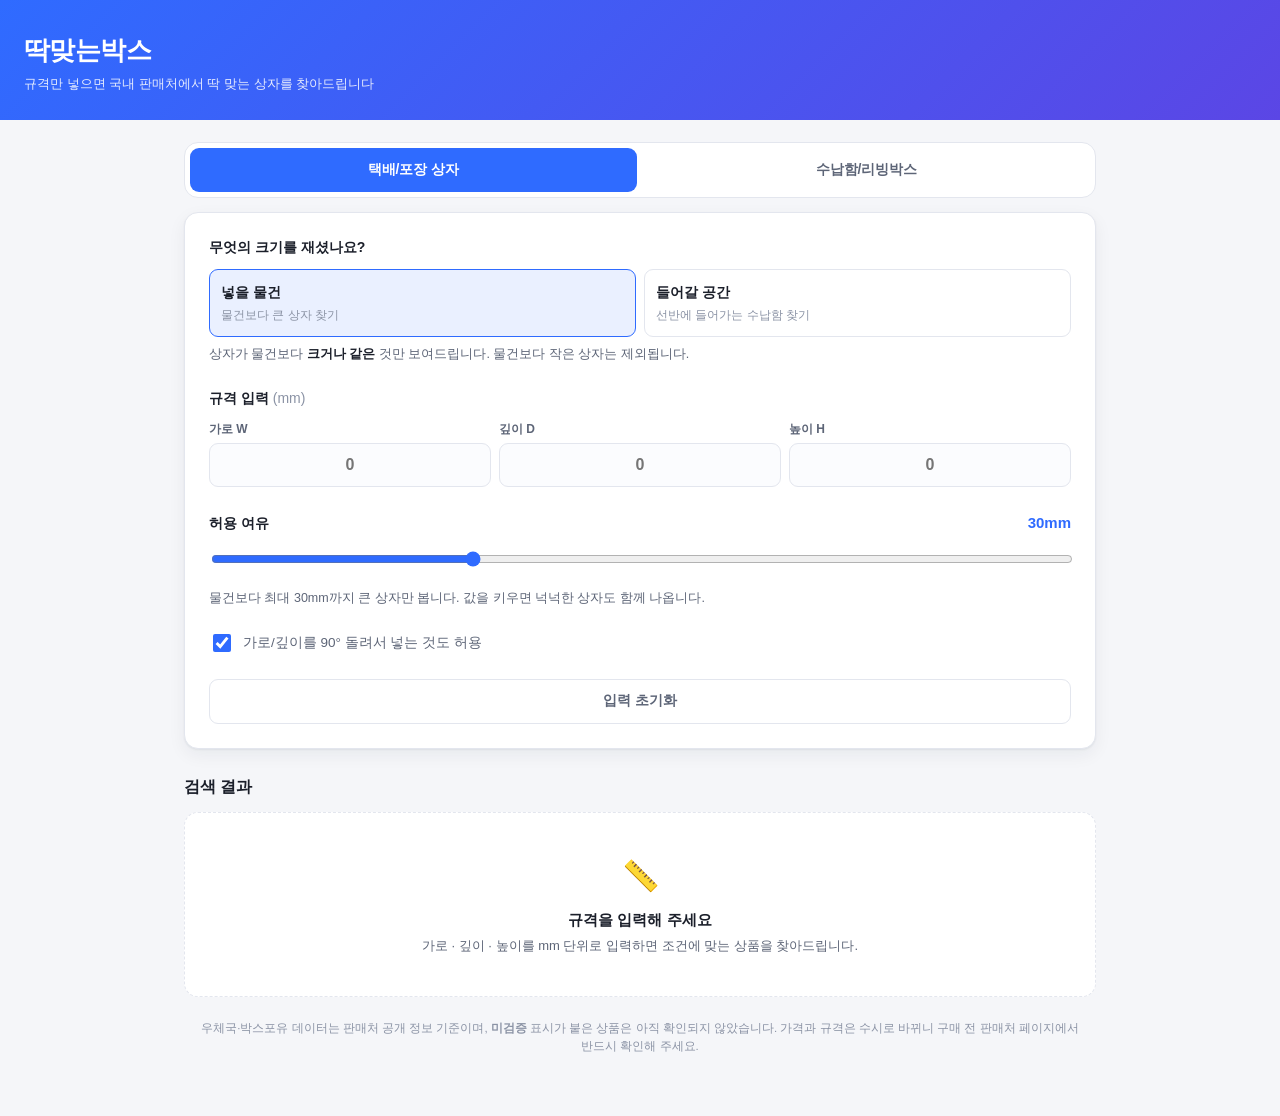
==== index.html @ fe9b2260 "결과 공유 링크 추가 - 검색 조건을 URL 쿼리에 동기화 (cat/t/w/d/h/m/r) - 공유 링크로 진입 시 탭·측정기준·규격·여유·회전 전부 복원 - URL 값은 범위 검" ====
<!DOCTYPE html>
<html lang="ko">
<head>
    <meta charset="UTF-8">
    <meta name="viewport" content="width=device-width, initial-scale=1, viewport-fit=cover">
    <meta name="theme-color" content="#2f6bff">
    <title>딱맞는박스 — 규격으로 찾는 택배상자·수납함</title>
    <meta name="description" content="가로·깊이·높이만 입력하면 조건에 맞는 국내 택배상자와 수납함을 개당 단가 순으로 비교해 드립니다.">
    <link rel="stylesheet" href="./assets/css/style.css?v=1">
</head>
<body>

    <header class="app-header">
        <h1 class="app-header__title">딱맞는박스</h1>
        <p class="app-header__sub">규격만 넣으면 국내 판매처에서 딱 맞는 상자를 찾아드립니다</p>
    </header>

    <main class="app-main">

        <!-- 1. 카테고리 탭 -->
        <div class="tabs" role="tablist" aria-label="상품 카테고리">
            <button type="button" class="tabs__btn is-active" role="tab"
                    aria-selected="true" data-category="parcel">택배/포장 상자</button>
            <button type="button" class="tabs__btn" role="tab"
                    aria-selected="false" data-category="storage">수납함/리빙박스</button>
        </div>

        <form class="panel" id="search-form" novalidate>

            <!-- 2. 측정 기준 -->
            <fieldset class="field">
                <legend class="field__label">무엇의 크기를 재셨나요?</legend>
                <div class="choice">
                    <label class="choice__item">
                        <input type="radio" name="measure-target" value="item" checked>
                        <span class="choice__box">
                            <span class="choice__title">넣을 물건</span>
                            <span class="choice__desc">물건보다 큰 상자 찾기</span>
                        </span>
                    </label>
                    <label class="choice__item">
                        <input type="radio" name="measure-target" value="space">
                        <span class="choice__box">
                            <span class="choice__title">들어갈 공간</span>
                            <span class="choice__desc">선반에 들어가는 수납함 찾기</span>
                        </span>
                    </label>
                </div>
                <p class="guide" id="measure-guide"></p>
            </fieldset>

            <!-- 3. 규격 입력 -->
            <fieldset class="field">
                <legend class="field__label">규격 입력 <span class="field__unit">(mm)</span></legend>
                <div class="dims">
                    <label class="dims__item">
                        <span class="dims__name">가로 W</span>
                        <input type="number" id="input-w" inputmode="numeric" pattern="[0-9]*"
                               min="1" max="2000" step="1" placeholder="0" autocomplete="off">
                    </label>
                    <label class="dims__item">
                        <span class="dims__name">깊이 D</span>
                        <input type="number" id="input-d" inputmode="numeric" pattern="[0-9]*"
                               min="1" max="2000" step="1" placeholder="0" autocomplete="off">
                    </label>
                    <label class="dims__item">
                        <span class="dims__name">높이 H</span>
                        <input type="number" id="input-h" inputmode="numeric" pattern="[0-9]*"
                               min="1" max="2000" step="1" placeholder="0" autocomplete="off">
                    </label>
                </div>
                <p class="error-msg" id="input-error" role="alert"></p>
            </fieldset>

            <!-- 4. 여유 허용치 -->
            <div class="field">
                <div class="field__row">
                    <label class="field__label" for="margin-range">허용 여유</label>
                    <output class="field__output" id="margin-value" for="margin-range">30mm</output>
                </div>
                <input type="range" id="margin-range" min="0" max="100" step="5" value="30">
                <p class="guide" id="margin-guide"></p>
            </div>

            <!-- 5. 회전 허용 -->
            <label class="check">
                <input type="checkbox" id="allow-swap" checked>
                <span>가로/깊이를 90° 돌려서 넣는 것도 허용</span>
            </label>

            <button type="button" class="btn-reset" id="reset-btn">입력 초기화</button>
        </form>

        <!-- 6. 결과 -->
        <section class="results" aria-live="polite">
            <div class="results__head">
                <h2 class="results__title">검색 결과</h2>
                <div class="summary" id="summary"></div>
                <button type="button" class="btn-share" id="share-btn" hidden>링크 복사</button>
            </div>
            <div id="results"></div>
        </section>

        <p class="disclaimer">
            우체국·박스포유 데이터는 판매처 공개 정보 기준이며, <strong>미검증</strong> 표시가 붙은 상품은 아직 확인되지 않았습니다.
            가격과 규격은 수시로 바뀌니 구매 전 판매처 페이지에서 반드시 확인해 주세요.
        </p>

    </main>

    <script type="module" src="./src/js/main.js"></script>
</body>
</html>
---- assets/css/style.css ----
/* ============================================================
   딱맞는박스 — Mobile First
   기준 폭 360px에서 설계하고 640px / 960px에서 확장한다.
   ============================================================ */

:root {
    --brand: #2f6bff;
    --brand-dark: #1c4fd8;
    --brand-soft: #eaf0ff;

    --bg: #f5f6f9;
    --surface: #ffffff;
    --line: #e3e6ee;

    --text: #1b1f2a;
    --text-sub: #5d6577;
    --text-mute: #8b93a5;

    --ok: #12855f;
    --ok-soft: #e3f6ee;
    --warn: #b5610a;
    --warn-soft: #fdf0e0;
    --danger: #cf3350;

    --radius: 14px;
    --radius-sm: 9px;
    --shadow: 0 1px 2px rgba(20, 26, 45, .06), 0 6px 18px rgba(20, 26, 45, .06);
}

* { box-sizing: border-box; }

html { -webkit-text-size-adjust: 100%; }

body {
    margin: 0;
    background: var(--bg);
    color: var(--text);
    font-family: "Pretendard", -apple-system, BlinkMacSystemFont, "Segoe UI",
                 "Malgun Gothic", "Apple SD Gothic Neo", sans-serif;
    font-size: 15px;
    line-height: 1.55;
    word-break: keep-all;
}

h1, h2, h3, p, figure, fieldset, legend { margin: 0; }
fieldset { border: 0; padding: 0; min-inline-size: 0; }
button { font: inherit; cursor: pointer; }

/* ---------------- 헤더 ---------------- */

.app-header {
    padding: 22px 16px 18px;
    background: linear-gradient(135deg, var(--brand) 0%, #5b46e5 100%);
    color: #fff;
}

.app-header__title {
    font-size: 21px;
    font-weight: 800;
    letter-spacing: -.02em;
}

.app-header__sub {
    margin-top: 4px;
    font-size: 13px;
    opacity: .88;
}

.app-main {
    max-width: 960px;
    margin: 0 auto;
    padding: 16px 16px calc(40px + env(safe-area-inset-bottom));
}

/* ---------------- 카테고리 탭 ---------------- */

.tabs {
    display: grid;
    grid-template-columns: 1fr 1fr;
    gap: 6px;
    padding: 5px;
    background: var(--surface);
    border: 1px solid var(--line);
    border-radius: var(--radius);
    margin-bottom: 14px;
}

.tabs__btn {
    padding: 11px 8px;
    border: 0;
    border-radius: var(--radius-sm);
    background: transparent;
    color: var(--text-sub);
    font-size: 14px;
    font-weight: 600;
    transition: background .15s, color .15s;
}

.tabs__btn.is-active {
    background: var(--brand);
    color: #fff;
}

/* ---------------- 입력 패널 ---------------- */

.panel {
    display: grid;
    gap: 20px;
    padding: 18px 16px;
    background: var(--surface);
    border: 1px solid var(--line);
    border-radius: var(--radius);
    box-shadow: var(--shadow);
}

.field__label {
    display: block;
    font-size: 14px;
    font-weight: 700;
    color: var(--text);
    padding: 0;
}

.field__unit {
    font-weight: 500;
    color: var(--text-mute);
}

.field__row {
    display: flex;
    align-items: baseline;
    justify-content: space-between;
    margin-bottom: 8px;
}

.field__output {
    font-size: 15px;
    font-weight: 800;
    color: var(--brand);
}

.guide {
    margin-top: 8px;
    font-size: 12.5px;
    line-height: 1.5;
    color: var(--text-sub);
}

.guide b { color: var(--text); }

/* ---------------- 측정 기준 선택 ---------------- */

.choice {
    display: grid;
    grid-template-columns: 1fr 1fr;
    gap: 8px;
    margin-top: 10px;
}

.choice__item { display: block; }

.choice__item input {
    position: absolute;
    opacity: 0;
    pointer-events: none;
}

.choice__box {
    display: block;
    height: 100%;
    padding: 12px 11px;
    border: 1.5px solid var(--line);
    border-radius: var(--radius-sm);
    background: var(--surface);
    transition: border-color .15s, background .15s;
}

.choice__title {
    display: block;
    font-size: 14px;
    font-weight: 700;
}

.choice__desc {
    display: block;
    margin-top: 2px;
    font-size: 12px;
    color: var(--text-mute);
}

.choice__item input:checked + .choice__box {
    border-color: var(--brand);
    background: var(--brand-soft);
}

.choice__item input:focus-visible + .choice__box {
    outline: 2px solid var(--brand);
    outline-offset: 2px;
}

/* ---------------- 규격 입력 ---------------- */

.dims {
    display: grid;
    grid-template-columns: repeat(3, 1fr);
    gap: 8px;
    margin-top: 10px;
}

.dims__item { display: block; }

.dims__name {
    display: block;
    margin-bottom: 5px;
    font-size: 12px;
    font-weight: 600;
    color: var(--text-sub);
}

.dims__item input {
    width: 100%;
    padding: 12px 10px;
    border: 1.5px solid var(--line);
    border-radius: var(--radius-sm);
    background: #fbfcfe;
    color: var(--text);
    /* 16px 미만이면 iOS Safari가 포커스 시 화면을 확대한다 */
    font-size: 16px;
    font-weight: 700;
    text-align: center;
    -moz-appearance: textfield;
}

.dims__item input::-webkit-outer-spin-button,
.dims__item input::-webkit-inner-spin-button {
    -webkit-appearance: none;
    margin: 0;
}

.dims__item input:focus {
    outline: none;
    border-color: var(--brand);
    background: #fff;
}

.error-msg {
    margin-top: 8px;
    font-size: 12.5px;
    color: var(--danger);
    min-height: 1em;
}

.error-msg:empty { margin-top: 0; min-height: 0; }

/* ---------------- 슬라이더 / 체크박스 ---------------- */

input[type="range"] {
    width: 100%;
    height: 28px;
    accent-color: var(--brand);
}

.check {
    display: flex;
    align-items: center;
    gap: 9px;
    font-size: 13.5px;
    color: var(--text-sub);
}

.check input {
    width: 18px;
    height: 18px;
    accent-color: var(--brand);
    flex: none;
}

.btn-reset {
    padding: 11px;
    border: 1px solid var(--line);
    border-radius: var(--radius-sm);
    background: #fff;
    color: var(--text-sub);
    font-size: 13.5px;
    font-weight: 600;
}

.btn-reset:active { background: var(--bg); }

/* ---------------- 결과 영역 ---------------- */

.results { margin-top: 26px; }

.results__head {
    display: flex;
    align-items: baseline;
    gap: 8px;
    margin-bottom: 12px;
}

.btn-share {
    margin-left: auto;
    flex: none;
    padding: 7px 12px;
    border: 1px solid var(--line);
    border-radius: 999px;
    background: var(--surface);
    color: var(--text-sub);
    font-size: 12.5px;
    font-weight: 600;
    white-space: nowrap;
    transition: background .15s, color .15s, border-color .15s;
}

.btn-share:active { background: var(--bg); }

.btn-share.is-done {
    border-color: var(--ok);
    background: var(--ok-soft);
    color: var(--ok);
}

.results__title {
    font-size: 16px;
    font-weight: 800;
}

.summary {
    display: flex;
    align-items: baseline;
    gap: 5px;
    font-size: 13px;
    color: var(--text-sub);
}

.summary__count { color: var(--brand); }

.card-list {
    display: grid;
    gap: 10px;
    margin: 0;
    padding: 0;
    list-style: none;
}

.card {
    padding: 14px;
    background: var(--surface);
    border: 1px solid var(--line);
    border-radius: var(--radius);
    box-shadow: var(--shadow);
}

.card__body { min-width: 0; }

.card__head {
    display: flex;
    flex-wrap: wrap;
    gap: 4px;
    margin-bottom: 5px;
}

.chip {
    padding: 2px 7px;
    border-radius: 999px;
    font-size: 11px;
    font-weight: 700;
    white-space: nowrap;
}

.chip--seller { background: #eef1f6; color: var(--text-sub); }
.chip--best   { background: var(--ok-soft); color: var(--ok); }
.chip--rotate { background: var(--brand-soft); color: var(--brand-dark); }
.chip--unverified { background: var(--warn-soft); color: var(--warn); }

.card__warn {
    margin-top: 6px;
    padding: 7px 9px;
    border-radius: 7px;
    background: var(--warn-soft);
    color: var(--warn);
    font-size: 11.5px;
    line-height: 1.45;
}

.card__name {
    font-size: 14.5px;
    font-weight: 700;
    line-height: 1.35;
}

.card__dims {
    margin-top: 3px;
    font-size: 12.5px;
    color: var(--text-sub);
}

.gap-row {
    display: flex;
    flex-wrap: wrap;
    gap: 5px;
    margin-top: 8px;
}

.gap {
    display: inline-flex;
    align-items: baseline;
    gap: 4px;
    padding: 3px 8px;
    border-radius: 7px;
    background: #f4f6fa;
    font-size: 11.5px;
}

.gap__axis { color: var(--text-mute); }
.gap__value { font-weight: 700; color: var(--text-sub); }

.gap--tight { background: var(--ok-soft); }
.gap--tight .gap__axis { color: var(--ok); }
.gap--tight .gap__value { color: var(--ok); }

.card__price {
    display: flex;
    align-items: baseline;
    flex-wrap: wrap;
    gap: 4px;
    margin-top: 10px;
}

.price__unit {
    font-size: 18px;
    font-weight: 800;
    letter-spacing: -.02em;
}

.price__per {
    font-size: 12px;
    color: var(--text-mute);
}

.price__pack {
    width: 100%;
    font-size: 12px;
    color: var(--text-mute);
}

.card__link {
    display: block;
    margin-top: 10px;
    padding: 9px;
    border-radius: var(--radius-sm);
    background: var(--brand);
    color: #fff;
    font-size: 13.5px;
    font-weight: 700;
    text-align: center;
    text-decoration: none;
}

.card__link:active { background: var(--brand-dark); }

/* ---------------- 빈 상태 ---------------- */

.empty {
    padding: 40px 20px;
    text-align: center;
    background: var(--surface);
    border: 1px dashed var(--line);
    border-radius: var(--radius);
}

.empty__icon { font-size: 30px; }

.empty__title {
    margin-top: 8px;
    font-size: 15px;
    font-weight: 700;
}

.empty__desc {
    margin-top: 5px;
    font-size: 13px;
    color: var(--text-sub);
}

.empty__hint {
    margin-top: 10px;
    font-size: 13px;
    color: var(--text-sub);
}

.link-btn {
    padding: 0;
    border: 0;
    background: none;
    color: var(--brand);
    font-weight: 800;
    text-decoration: underline;
}

.disclaimer {
    margin-top: 22px;
    font-size: 11.5px;
    line-height: 1.6;
    color: var(--text-mute);
    text-align: center;
}

/* ---------------- 태블릿 이상 ---------------- */

@media (min-width: 640px) {
    body { font-size: 16px; }

    .app-header { padding: 30px 24px 26px; }
    .app-header__title { font-size: 26px; }
    .app-main { padding: 22px 24px 60px; }

    .panel { padding: 24px; gap: 24px; }

    .card-list {
        grid-template-columns: repeat(2, 1fr);
        gap: 12px;
    }
}

@media (min-width: 960px) {
    .card-list { grid-template-columns: repeat(3, 1fr); }
}

/* ---------------- 다크 모드 ---------------- */

@media (prefers-color-scheme: dark) {
    :root {
        --bg: #12141a;
        --surface: #1b1e27;
        --line: #2c303c;
        --text: #eef0f6;
        --text-sub: #a7aec0;
        --text-mute: #7d8496;
        --brand-soft: #1f2b4d;
        --ok-soft: #14332a;
        --warn-soft: #3a2c14;
        --shadow: 0 1px 2px rgba(0, 0, 0, .4);
    }

    .dims__item input { background: #232733; }
    .dims__item input:focus { background: #262b38; }
    .chip--seller { background: #262a35; }
    .gap { background: #232733; }
    .btn-reset { background: var(--surface); }
}
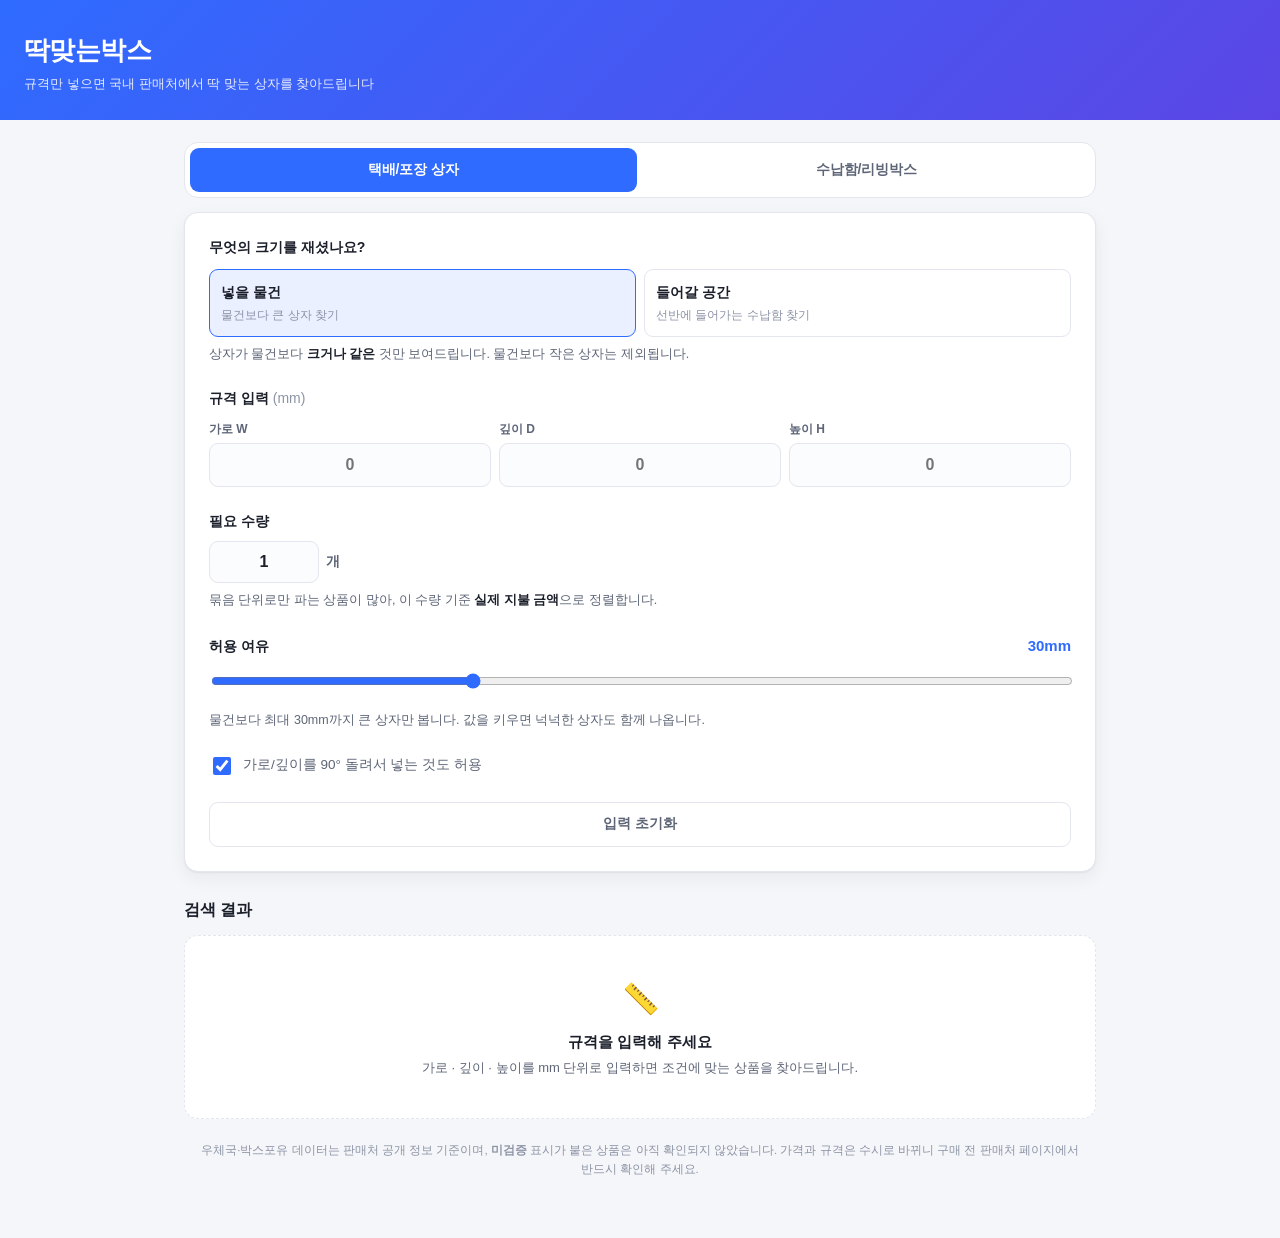
==== commit a46444a3: "필요 수량 기반 실구매가 비교로 랭킹 기준 변경 개당 단가 정렬은 실사용에서 오답을 준다. 박스포유 439번은 개당 121원이지만 176개 묶음이 최소 구매 단위라, 5개가 필요한" ====
--- a/index.html
+++ b/index.html
@@ -72,6 +72,17 @@
                 <p class="error-msg" id="input-error" role="alert"></p>
             </fieldset>
 
+            <!-- 3-1. 필요 수량 -->
+            <div class="field">
+                <label class="field__label" for="input-qty">필요 수량</label>
+                <div class="qty">
+                    <input type="number" id="input-qty" inputmode="numeric" pattern="[0-9]*"
+                           min="1" max="999" step="1" value="1" autocomplete="off">
+                    <span class="qty__unit">개</span>
+                </div>
+                <p class="guide">묶음 단위로만 파는 상품이 많아, 이 수량 기준 <b>실제 지불 금액</b>으로 정렬합니다.</p>
+            </div>
+
             <!-- 4. 여유 허용치 -->
             <div class="field">
                 <div class="field__row">
--- a/assets/css/style.css
+++ b/assets/css/style.css
@@ -423,25 +423,77 @@
     display: flex;
     align-items: baseline;
     flex-wrap: wrap;
-    gap: 4px;
+    gap: 4px 6px;
     margin-top: 10px;
 }
 
-.price__unit {
-    font-size: 18px;
+.price__total {
+    font-size: 19px;
     font-weight: 800;
     letter-spacing: -.02em;
 }
 
 .price__per {
-    font-size: 12px;
-    color: var(--text-mute);
-}
-
-.price__pack {
+    padding: 1px 6px;
+    border-radius: 999px;
+    background: #eef1f6;
+    font-size: 11px;
+    font-weight: 600;
+    color: var(--text-sub);
+}
+
+.price__meta {
+    font-size: 12.5px;
+    color: var(--text-sub);
+}
+
+.price__pack,
+.price__surplus {
     width: 100%;
     font-size: 12px;
-    color: var(--text-mute);
+}
+
+.price__pack { color: var(--text-mute); }
+.price__surplus { color: var(--warn); font-weight: 600; }
+
+/* 필요 수량 입력 */
+
+.qty {
+    display: flex;
+    align-items: center;
+    gap: 7px;
+    margin-top: 8px;
+}
+
+.qty input {
+    width: 110px;
+    padding: 11px 12px;
+    border: 1.5px solid var(--line);
+    border-radius: var(--radius-sm);
+    background: #fbfcfe;
+    color: var(--text);
+    font-size: 16px;
+    font-weight: 700;
+    text-align: center;
+    -moz-appearance: textfield;
+}
+
+.qty input::-webkit-outer-spin-button,
+.qty input::-webkit-inner-spin-button {
+    -webkit-appearance: none;
+    margin: 0;
+}
+
+.qty input:focus {
+    outline: none;
+    border-color: var(--brand);
+    background: #fff;
+}
+
+.qty__unit {
+    font-size: 14px;
+    font-weight: 600;
+    color: var(--text-sub);
 }
 
 .card__link {
@@ -543,9 +595,12 @@
         --shadow: 0 1px 2px rgba(0, 0, 0, .4);
     }
 
-    .dims__item input { background: #232733; }
-    .dims__item input:focus { background: #262b38; }
-    .chip--seller { background: #262a35; }
+    .dims__item input,
+    .qty input { background: #232733; }
+    .dims__item input:focus,
+    .qty input:focus { background: #262b38; }
+    .chip--seller,
+    .price__per { background: #262a35; }
     .gap { background: #232733; }
     .btn-reset { background: var(--surface); }
 }
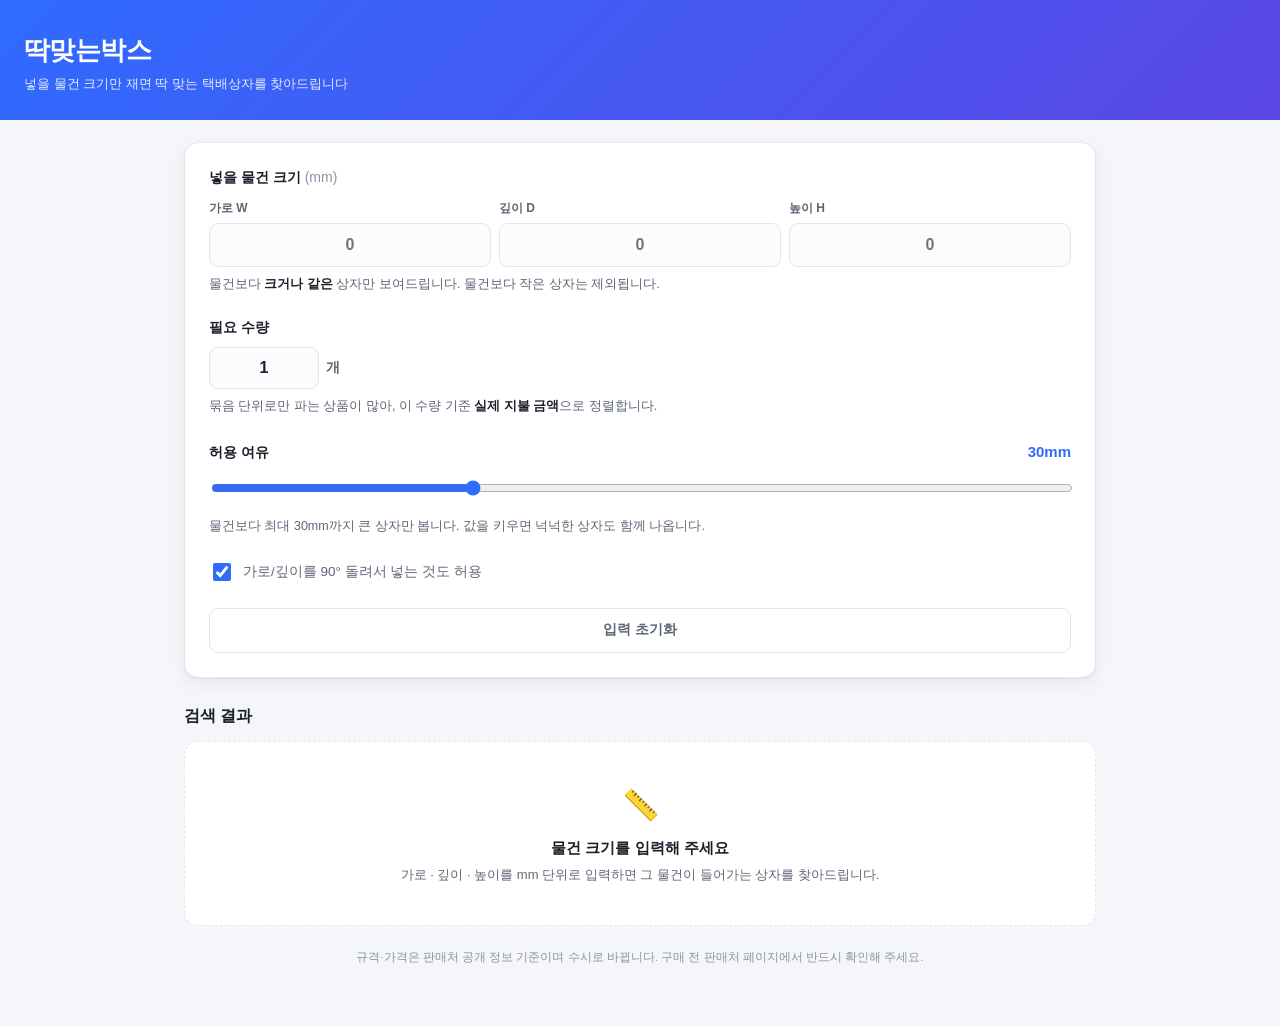
==== commit 694f6ba8: "택배박스 전용으로 단순화: 카테고리 탭과 측정 기준 선택 제거 - 수납함/리빙박스 17종 제거, 쿠팡 택배박스 22종만 유지 - 카테고리 탭 UI 제거 (분류가 하나뿐이므로 불필요" ====
--- a/index.html
+++ b/index.html
@@ -4,54 +4,24 @@
     <meta charset="UTF-8">
     <meta name="viewport" content="width=device-width, initial-scale=1, viewport-fit=cover">
     <meta name="theme-color" content="#2f6bff">
-    <title>딱맞는박스 — 규격으로 찾는 택배상자·수납함</title>
-    <meta name="description" content="가로·깊이·높이만 입력하면 조건에 맞는 국내 택배상자와 수납함을 개당 단가 순으로 비교해 드립니다.">
-    <link rel="stylesheet" href="./assets/css/style.css?v=1">
+    <title>딱맞는박스 — 물건 크기로 찾는 택배상자</title>
+    <meta name="description" content="넣을 물건의 가로·깊이·높이만 입력하면 그 물건이 들어가는 국내 택배상자를 실구매 금액 순으로 비교해 드립니다.">
+    <link rel="stylesheet" href="./assets/css/style.css?v=2">
 </head>
 <body>
 
     <header class="app-header">
         <h1 class="app-header__title">딱맞는박스</h1>
-        <p class="app-header__sub">규격만 넣으면 국내 판매처에서 딱 맞는 상자를 찾아드립니다</p>
+        <p class="app-header__sub">넣을 물건 크기만 재면 딱 맞는 택배상자를 찾아드립니다</p>
     </header>
 
     <main class="app-main">
 
-        <!-- 1. 카테고리 탭 -->
-        <div class="tabs" role="tablist" aria-label="상품 카테고리">
-            <button type="button" class="tabs__btn is-active" role="tab"
-                    aria-selected="true" data-category="parcel">택배/포장 상자</button>
-            <button type="button" class="tabs__btn" role="tab"
-                    aria-selected="false" data-category="storage">수납함/리빙박스</button>
-        </div>
-
         <form class="panel" id="search-form" novalidate>
 
-            <!-- 2. 측정 기준 -->
+            <!-- 1. 물건 규격 입력 -->
             <fieldset class="field">
-                <legend class="field__label">무엇의 크기를 재셨나요?</legend>
-                <div class="choice">
-                    <label class="choice__item">
-                        <input type="radio" name="measure-target" value="item" checked>
-                        <span class="choice__box">
-                            <span class="choice__title">넣을 물건</span>
-                            <span class="choice__desc">물건보다 큰 상자 찾기</span>
-                        </span>
-                    </label>
-                    <label class="choice__item">
-                        <input type="radio" name="measure-target" value="space">
-                        <span class="choice__box">
-                            <span class="choice__title">들어갈 공간</span>
-                            <span class="choice__desc">선반에 들어가는 수납함 찾기</span>
-                        </span>
-                    </label>
-                </div>
-                <p class="guide" id="measure-guide"></p>
-            </fieldset>
-
-            <!-- 3. 규격 입력 -->
-            <fieldset class="field">
-                <legend class="field__label">규격 입력 <span class="field__unit">(mm)</span></legend>
+                <legend class="field__label">넣을 물건 크기 <span class="field__unit">(mm)</span></legend>
                 <div class="dims">
                     <label class="dims__item">
                         <span class="dims__name">가로 W</span>
@@ -69,10 +39,11 @@
                                min="1" max="2000" step="1" placeholder="0" autocomplete="off">
                     </label>
                 </div>
+                <p class="guide">물건보다 <b>크거나 같은</b> 상자만 보여드립니다. 물건보다 작은 상자는 제외됩니다.</p>
                 <p class="error-msg" id="input-error" role="alert"></p>
             </fieldset>
 
-            <!-- 3-1. 필요 수량 -->
+            <!-- 2. 필요 수량 -->
             <div class="field">
                 <label class="field__label" for="input-qty">필요 수량</label>
                 <div class="qty">
@@ -83,7 +54,7 @@
                 <p class="guide">묶음 단위로만 파는 상품이 많아, 이 수량 기준 <b>실제 지불 금액</b>으로 정렬합니다.</p>
             </div>
 
-            <!-- 4. 여유 허용치 -->
+            <!-- 3. 여유 허용치 -->
             <div class="field">
                 <div class="field__row">
                     <label class="field__label" for="margin-range">허용 여유</label>
@@ -93,7 +64,7 @@
                 <p class="guide" id="margin-guide"></p>
             </div>
 
-            <!-- 5. 회전 허용 -->
+            <!-- 4. 회전 허용 -->
             <label class="check">
                 <input type="checkbox" id="allow-swap" checked>
                 <span>가로/깊이를 90° 돌려서 넣는 것도 허용</span>
@@ -102,7 +73,7 @@
             <button type="button" class="btn-reset" id="reset-btn">입력 초기화</button>
         </form>
 
-        <!-- 6. 결과 -->
+        <!-- 5. 결과 -->
         <section class="results" aria-live="polite">
             <div class="results__head">
                 <h2 class="results__title">검색 결과</h2>
@@ -113,8 +84,7 @@
         </section>
 
         <p class="disclaimer">
-            우체국·박스포유 데이터는 판매처 공개 정보 기준이며, <strong>미검증</strong> 표시가 붙은 상품은 아직 확인되지 않았습니다.
-            가격과 규격은 수시로 바뀌니 구매 전 판매처 페이지에서 반드시 확인해 주세요.
+            규격·가격은 판매처 공개 정보 기준이며 수시로 바뀝니다. 구매 전 판매처 페이지에서 반드시 확인해 주세요.
         </p>
 
     </main>
--- a/assets/css/style.css
+++ b/assets/css/style.css
@@ -72,35 +72,6 @@
     padding: 16px 16px calc(40px + env(safe-area-inset-bottom));
 }
 
-/* ---------------- 카테고리 탭 ---------------- */
-
-.tabs {
-    display: grid;
-    grid-template-columns: 1fr 1fr;
-    gap: 6px;
-    padding: 5px;
-    background: var(--surface);
-    border: 1px solid var(--line);
-    border-radius: var(--radius);
-    margin-bottom: 14px;
-}
-
-.tabs__btn {
-    padding: 11px 8px;
-    border: 0;
-    border-radius: var(--radius-sm);
-    background: transparent;
-    color: var(--text-sub);
-    font-size: 14px;
-    font-weight: 600;
-    transition: background .15s, color .15s;
-}
-
-.tabs__btn.is-active {
-    background: var(--brand);
-    color: #fff;
-}
-
 /* ---------------- 입력 패널 ---------------- */
 
 .panel {
@@ -147,56 +118,6 @@
 }
 
 .guide b { color: var(--text); }
-
-/* ---------------- 측정 기준 선택 ---------------- */
-
-.choice {
-    display: grid;
-    grid-template-columns: 1fr 1fr;
-    gap: 8px;
-    margin-top: 10px;
-}
-
-.choice__item { display: block; }
-
-.choice__item input {
-    position: absolute;
-    opacity: 0;
-    pointer-events: none;
-}
-
-.choice__box {
-    display: block;
-    height: 100%;
-    padding: 12px 11px;
-    border: 1.5px solid var(--line);
-    border-radius: var(--radius-sm);
-    background: var(--surface);
-    transition: border-color .15s, background .15s;
-}
-
-.choice__title {
-    display: block;
-    font-size: 14px;
-    font-weight: 700;
-}
-
-.choice__desc {
-    display: block;
-    margin-top: 2px;
-    font-size: 12px;
-    color: var(--text-mute);
-}
-
-.choice__item input:checked + .choice__box {
-    border-color: var(--brand);
-    background: var(--brand-soft);
-}
-
-.choice__item input:focus-visible + .choice__box {
-    outline: 2px solid var(--brand);
-    outline-offset: 2px;
-}
 
 /* ---------------- 규격 입력 ---------------- */
 
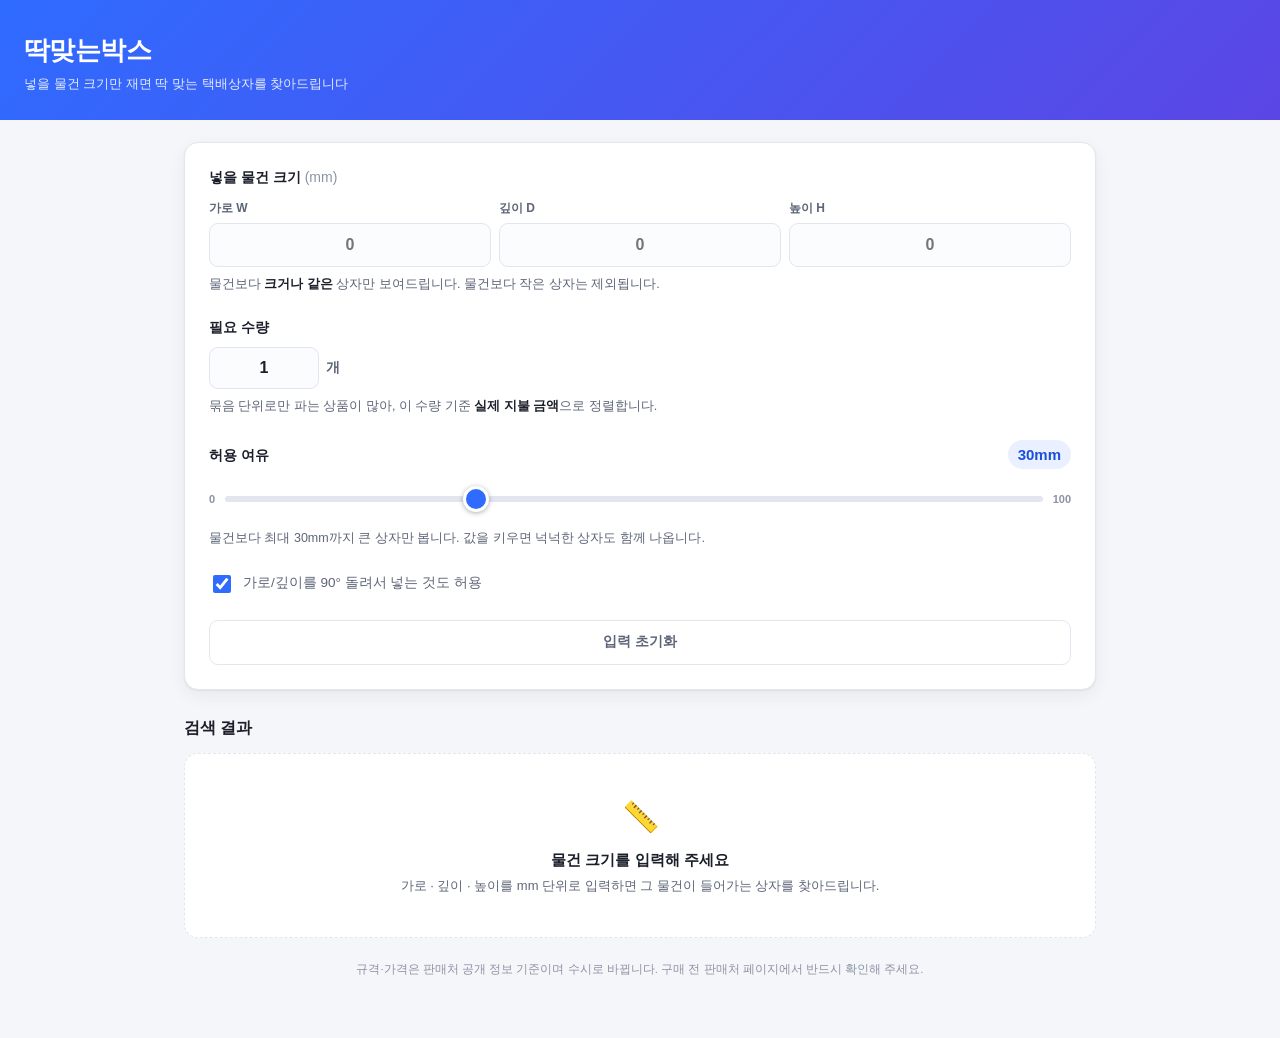
==== commit 27ce4a82: "슬라이더가 먹통이 되던 캐시 문제 수정 + 조작감 개선 원인: index.html에는 ?v= 가 있었지만 JS에는 없어서 둘이 따로 캐시됐다. '새 index.html + 캐시된 " ====
--- a/index.html
+++ b/index.html
@@ -6,7 +6,7 @@
     <meta name="theme-color" content="#2f6bff">
     <title>딱맞는박스 — 물건 크기로 찾는 택배상자</title>
     <meta name="description" content="넣을 물건의 가로·깊이·높이만 입력하면 그 물건이 들어가는 국내 택배상자를 실구매 금액 순으로 비교해 드립니다.">
-    <link rel="stylesheet" href="./assets/css/style.css?v=2">
+    <link rel="stylesheet" href="./assets/css/style.css?v=3">
 </head>
 <body>
 
@@ -60,7 +60,12 @@
                     <label class="field__label" for="margin-range">허용 여유</label>
                     <output class="field__output" id="margin-value" for="margin-range">30mm</output>
                 </div>
-                <input type="range" id="margin-range" min="0" max="100" step="5" value="30">
+                <div class="slider">
+                    <span class="slider__end">0</span>
+                    <input type="range" id="margin-range" min="0" max="100" step="5" value="30"
+                           aria-describedby="margin-guide">
+                    <span class="slider__end">100</span>
+                </div>
                 <p class="guide" id="margin-guide"></p>
             </div>
 
@@ -89,6 +94,8 @@
 
     </main>
 
-    <script type="module" src="./src/js/main.js"></script>
+    <!-- ?v= 는 필수. index.html과 js가 따로 캐시되면 새 HTML + 옛 JS 조합이 만들어져
+         제거된 DOM을 참조하다 스크립트가 통째로 죽는다. 구조를 바꿀 때 같이 올릴 것. -->
+    <script type="module" src="./src/js/main.js?v=3"></script>
 </body>
 </html>
--- a/assets/css/style.css
+++ b/assets/css/style.css
@@ -105,9 +105,13 @@
 }
 
 .field__output {
+    padding: 3px 10px;
+    border-radius: 999px;
+    background: var(--brand-soft);
     font-size: 15px;
     font-weight: 800;
-    color: var(--brand);
+    color: var(--brand-dark);
+    font-variant-numeric: tabular-nums;
 }
 
 .guide {
@@ -175,10 +179,75 @@
 
 /* ---------------- 슬라이더 / 체크박스 ---------------- */
 
+/* 기본 range는 손잡이가 작아 모바일에서 잡히지도, 움직이는 게 보이지도 않는다.
+   트랙과 손잡이를 직접 그리고 터치 타겟을 44px로 키운다. */
+
+.slider {
+    display: flex;
+    align-items: center;
+    gap: 10px;
+    margin-top: 4px;
+}
+
+.slider__end {
+    flex: none;
+    font-size: 11px;
+    font-weight: 600;
+    color: var(--text-mute);
+}
+
 input[type="range"] {
-    width: 100%;
-    height: 28px;
-    accent-color: var(--brand);
+    flex: 1;
+    min-width: 0;
+    height: 44px;
+    margin: 0;
+    padding: 0;
+    background: transparent;
+    -webkit-appearance: none;
+    appearance: none;
+    cursor: pointer;
+}
+
+input[type="range"]::-webkit-slider-runnable-track {
+    height: 6px;
+    border-radius: 999px;
+    background: var(--line);
+}
+
+input[type="range"]::-webkit-slider-thumb {
+    -webkit-appearance: none;
+    width: 26px;
+    height: 26px;
+    margin-top: -10px;
+    border: 3px solid #fff;
+    border-radius: 50%;
+    background: var(--brand);
+    box-shadow: 0 1px 5px rgba(20, 26, 45, .35);
+}
+
+input[type="range"]:active::-webkit-slider-thumb {
+    transform: scale(1.12);
+}
+
+input[type="range"]::-moz-range-track {
+    height: 6px;
+    border-radius: 999px;
+    background: var(--line);
+}
+
+input[type="range"]::-moz-range-thumb {
+    width: 20px;
+    height: 20px;
+    border: 3px solid #fff;
+    border-radius: 50%;
+    background: var(--brand);
+    box-shadow: 0 1px 5px rgba(20, 26, 45, .35);
+}
+
+input[type="range"]:focus-visible {
+    outline: 2px solid var(--brand);
+    outline-offset: 4px;
+    border-radius: 999px;
 }
 
 .check {
@@ -520,6 +589,9 @@
     .qty input { background: #232733; }
     .dims__item input:focus,
     .qty input:focus { background: #262b38; }
+    .field__output { color: #a9c2ff; }
+    input[type="range"]::-webkit-slider-thumb,
+    input[type="range"]::-moz-range-thumb { border-color: var(--surface); }
     .chip--seller,
     .price__per { background: #262a35; }
     .gap { background: #232733; }
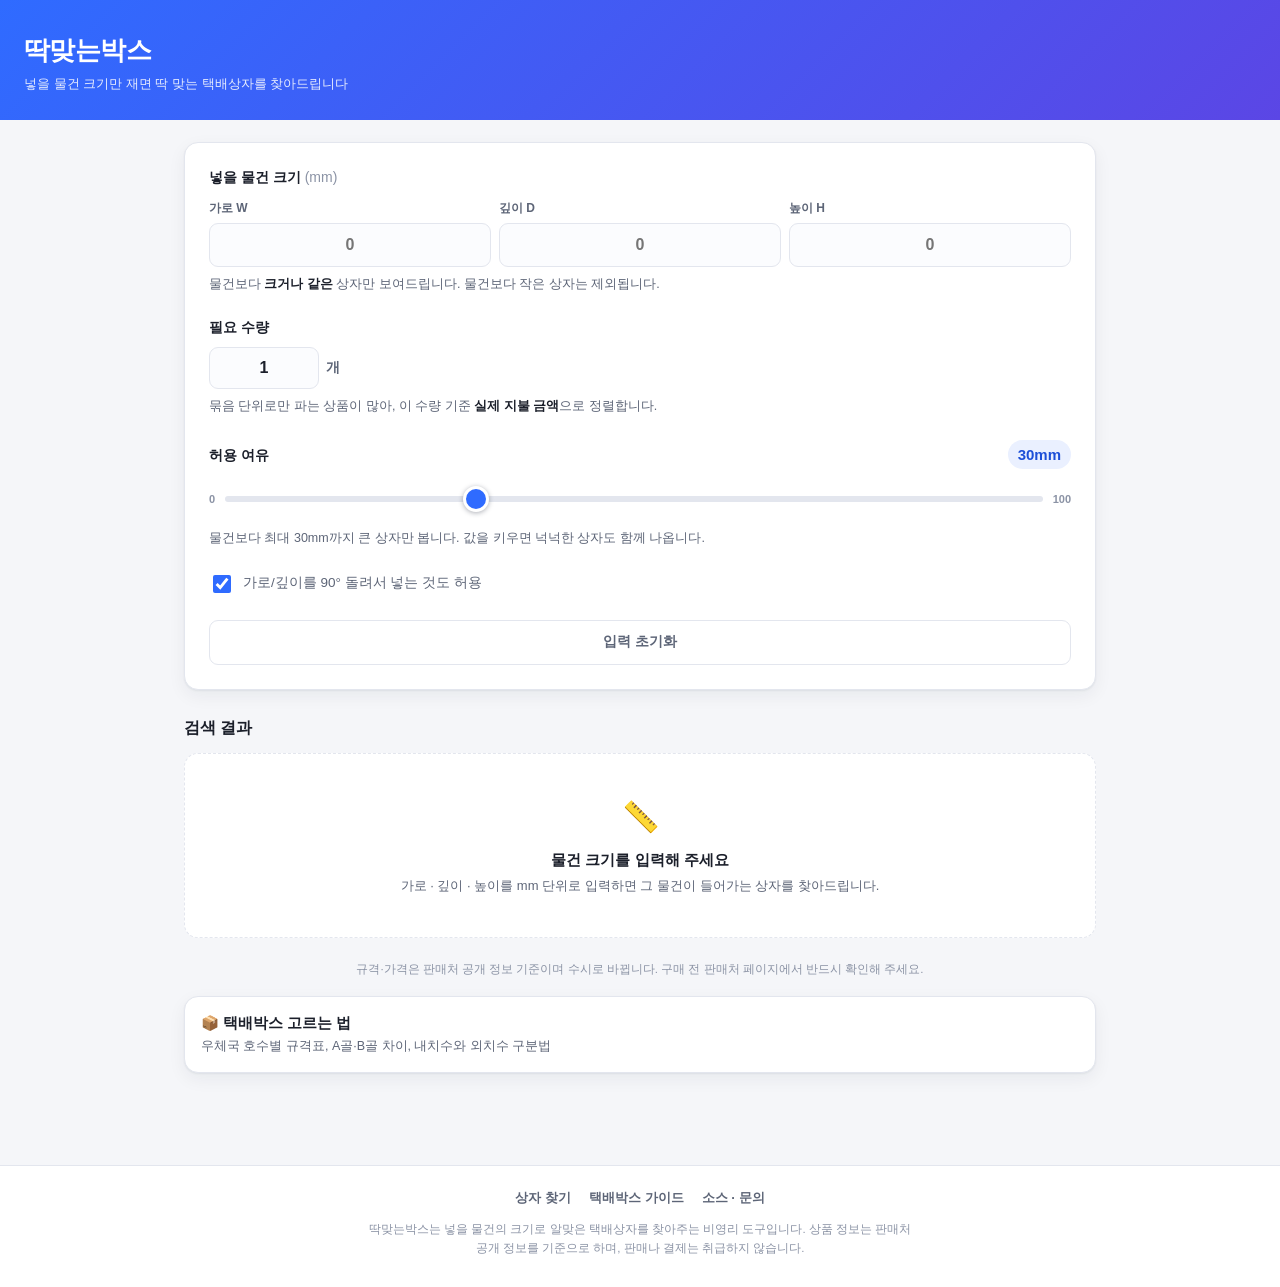
==== commit c067853e: "쿠팡 파트너스 심사 대비: 콘텐츠·사이트 구색 보강 가장 흔한 거절 사유가 '콘텐츠 수가 너무 적다'인데, 지금은 단일 도구 페이지 하나뿐이라 그대로면 위험하다고 판단했다.  - " ====
--- a/index.html
+++ b/index.html
@@ -6,7 +6,17 @@
     <meta name="theme-color" content="#2f6bff">
     <title>딱맞는박스 — 물건 크기로 찾는 택배상자</title>
     <meta name="description" content="넣을 물건의 가로·깊이·높이만 입력하면 그 물건이 들어가는 국내 택배상자를 실구매 금액 순으로 비교해 드립니다.">
-    <link rel="stylesheet" href="./assets/css/style.css?v=3">
+    <link rel="canonical" href="https://dbtjd778.github.io/box-finder/">
+    <link rel="icon" href="./favicon.svg" type="image/svg+xml">
+
+    <meta property="og:type" content="website">
+    <meta property="og:site_name" content="딱맞는박스">
+    <meta property="og:title" content="딱맞는박스 — 물건 크기로 찾는 택배상자">
+    <meta property="og:description" content="넣을 물건 크기만 재면 딱 맞는 택배상자를 실구매 금액 순으로 찾아드립니다.">
+    <meta property="og:url" content="https://dbtjd778.github.io/box-finder/">
+    <meta name="twitter:card" content="summary">
+
+    <link rel="stylesheet" href="./assets/css/style.css?v=4">
 </head>
 <body>
 
@@ -92,7 +102,24 @@
             규격·가격은 판매처 공개 정보 기준이며 수시로 바뀝니다. 구매 전 판매처 페이지에서 반드시 확인해 주세요.
         </p>
 
+        <a class="guide-link" href="./guide.html">
+            <span class="guide-link__title">📦 택배박스 고르는 법</span>
+            <span class="guide-link__desc">우체국 호수별 규격표, A골·B골 차이, 내치수와 외치수 구분법</span>
+        </a>
+
     </main>
+
+    <footer class="site-footer">
+        <nav class="site-footer__nav">
+            <a href="./">상자 찾기</a>
+            <a href="./guide.html">택배박스 가이드</a>
+            <a href="https://github.com/dbtjd778/box-finder" target="_blank" rel="noopener noreferrer">소스 · 문의</a>
+        </nav>
+        <p class="site-footer__desc">
+            딱맞는박스는 넣을 물건의 크기로 알맞은 택배상자를 찾아주는 비영리 도구입니다.
+            상품 정보는 판매처 공개 정보를 기준으로 하며, 판매나 결제는 취급하지 않습니다.
+        </p>
+    </footer>
 
     <!-- ?v= 는 필수. index.html과 js가 따로 캐시되면 새 HTML + 옛 JS 조합이 만들어져
          제거된 DOM을 참조하다 스크립트가 통째로 죽는다. 구조를 바꿀 때 같이 올릴 것. -->
--- a/assets/css/style.css
+++ b/assets/css/style.css
@@ -547,6 +547,165 @@
     color: var(--text-mute);
     text-align: center;
 }
+
+/* ---------------- 가이드 링크 카드 ---------------- */
+
+.guide-link {
+    display: block;
+    margin-top: 18px;
+    padding: 15px 16px;
+    background: var(--surface);
+    border: 1px solid var(--line);
+    border-radius: var(--radius);
+    text-decoration: none;
+    box-shadow: var(--shadow);
+}
+
+.guide-link__title {
+    display: block;
+    font-size: 14.5px;
+    font-weight: 700;
+    color: var(--text);
+}
+
+.guide-link__desc {
+    display: block;
+    margin-top: 3px;
+    font-size: 12.5px;
+    color: var(--text-sub);
+}
+
+/* ---------------- 푸터 ---------------- */
+
+.site-footer {
+    margin-top: 32px;
+    padding: 22px 16px calc(28px + env(safe-area-inset-bottom));
+    border-top: 1px solid var(--line);
+    background: var(--surface);
+    text-align: center;
+}
+
+.site-footer__nav {
+    display: flex;
+    flex-wrap: wrap;
+    justify-content: center;
+    gap: 8px 18px;
+    margin-bottom: 12px;
+}
+
+.site-footer__nav a {
+    font-size: 13px;
+    font-weight: 600;
+    color: var(--text-sub);
+    text-decoration: none;
+}
+
+.site-footer__desc {
+    max-width: 560px;
+    margin: 0 auto;
+    font-size: 11.5px;
+    line-height: 1.7;
+    color: var(--text-mute);
+}
+
+/* ---------------- 가이드 페이지 본문 ---------------- */
+
+.app-header__back {
+    display: inline-block;
+    margin-bottom: 10px;
+    font-size: 13px;
+    font-weight: 600;
+    color: #fff;
+    opacity: .9;
+    text-decoration: none;
+}
+
+.prose {
+    padding: 20px 16px 24px;
+    background: var(--surface);
+    border: 1px solid var(--line);
+    border-radius: var(--radius);
+    box-shadow: var(--shadow);
+}
+
+.prose h2 {
+    margin-top: 30px;
+    font-size: 17px;
+    font-weight: 800;
+    letter-spacing: -.02em;
+}
+
+.prose h2:first-child { margin-top: 0; }
+
+.prose h3 {
+    margin-top: 20px;
+    font-size: 14.5px;
+    font-weight: 700;
+}
+
+.prose p {
+    margin-top: 9px;
+    font-size: 14px;
+    line-height: 1.7;
+    color: var(--text-sub);
+}
+
+.prose b { color: var(--text); }
+
+.prose ul {
+    margin: 10px 0 0;
+    padding-left: 18px;
+    font-size: 14px;
+    line-height: 1.7;
+    color: var(--text-sub);
+}
+
+.prose li { margin-top: 5px; }
+
+.prose .callout {
+    margin-top: 12px;
+    padding: 12px 13px;
+    border-left: 3px solid var(--brand);
+    border-radius: 0 var(--radius-sm) var(--radius-sm) 0;
+    background: var(--brand-soft);
+    color: var(--text-sub);
+}
+
+.prose .note {
+    margin-top: 8px;
+    font-size: 12px;
+    color: var(--text-mute);
+}
+
+.table-wrap {
+    margin-top: 12px;
+    overflow-x: auto;
+    -webkit-overflow-scrolling: touch;
+}
+
+.prose table {
+    width: 100%;
+    min-width: 380px;
+    border-collapse: collapse;
+    font-size: 13px;
+}
+
+.prose th,
+.prose td {
+    padding: 9px 10px;
+    border-bottom: 1px solid var(--line);
+    text-align: left;
+    white-space: nowrap;
+}
+
+.prose th {
+    background: var(--bg);
+    font-weight: 700;
+    color: var(--text);
+}
+
+.prose td { color: var(--text-sub); }
+.prose tbody tr:last-child td { border-bottom: 0; }
 
 /* ---------------- 태블릿 이상 ---------------- */
 
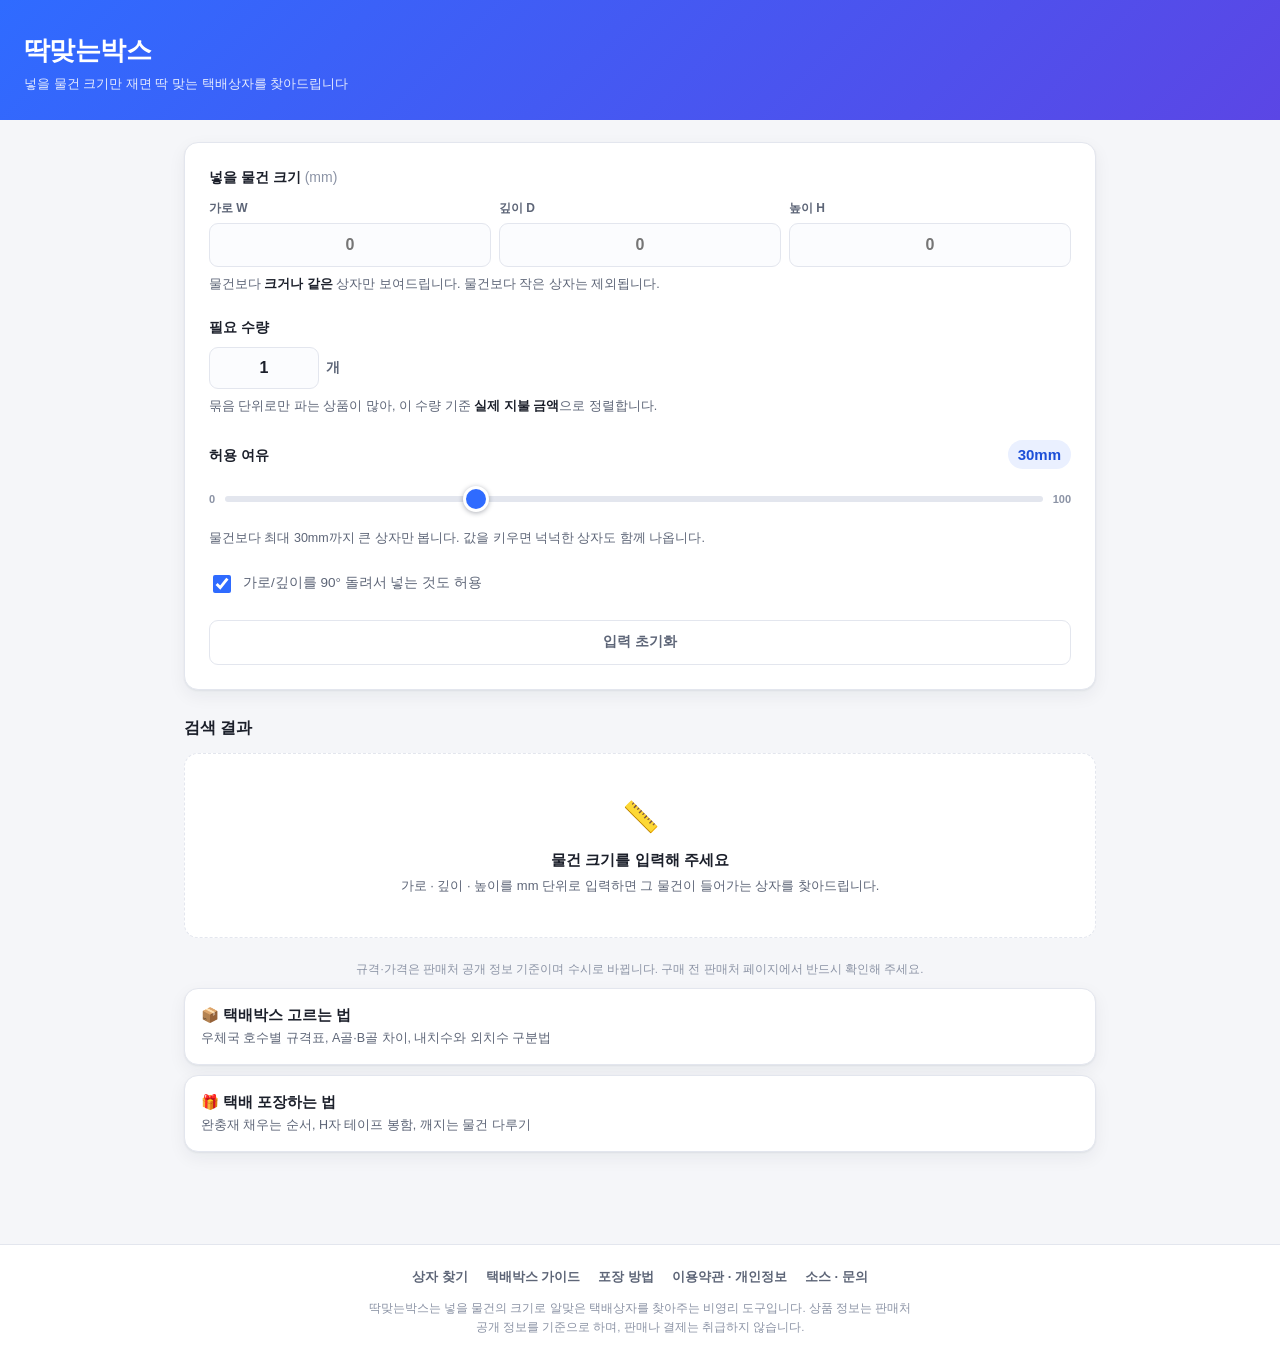
==== commit 7d3a71b4: "이용약관·개인정보처리방침과 포장 가이드 추가 쿠팡 파트너스 심사에서 가장 흔한 거절 사유가 '콘텐츠 수가 너무 적다'인데 페이지가 2개뿐이었고 개인정보처리방침조차 없었다.  - p" ====
--- a/index.html
+++ b/index.html
@@ -6,14 +6,14 @@
     <meta name="theme-color" content="#2f6bff">
     <title>딱맞는박스 — 물건 크기로 찾는 택배상자</title>
     <meta name="description" content="넣을 물건의 가로·깊이·높이만 입력하면 그 물건이 들어가는 국내 택배상자를 실구매 금액 순으로 비교해 드립니다.">
-    <link rel="canonical" href="https://dbtjd778.github.io/box-finder/">
+    <link rel="canonical" href="https://ttakmat-box.netlify.app/">
     <link rel="icon" href="./favicon.svg" type="image/svg+xml">
 
     <meta property="og:type" content="website">
     <meta property="og:site_name" content="딱맞는박스">
     <meta property="og:title" content="딱맞는박스 — 물건 크기로 찾는 택배상자">
     <meta property="og:description" content="넣을 물건 크기만 재면 딱 맞는 택배상자를 실구매 금액 순으로 찾아드립니다.">
-    <meta property="og:url" content="https://dbtjd778.github.io/box-finder/">
+    <meta property="og:url" content="https://ttakmat-box.netlify.app/">
     <meta name="twitter:card" content="summary">
 
     <link rel="stylesheet" href="./assets/css/style.css?v=4">
@@ -107,12 +107,19 @@
             <span class="guide-link__desc">우체국 호수별 규격표, A골·B골 차이, 내치수와 외치수 구분법</span>
         </a>
 
+        <a class="guide-link" href="./pack.html">
+            <span class="guide-link__title">🎁 택배 포장하는 법</span>
+            <span class="guide-link__desc">완충재 채우는 순서, H자 테이프 봉함, 깨지는 물건 다루기</span>
+        </a>
+
     </main>
 
     <footer class="site-footer">
         <nav class="site-footer__nav">
             <a href="./">상자 찾기</a>
             <a href="./guide.html">택배박스 가이드</a>
+            <a href="./pack.html">포장 방법</a>
+            <a href="./policy.html">이용약관 · 개인정보</a>
             <a href="https://github.com/dbtjd778/box-finder" target="_blank" rel="noopener noreferrer">소스 · 문의</a>
         </nav>
         <p class="site-footer__desc">
--- a/assets/css/style.css
+++ b/assets/css/style.css
@@ -552,7 +552,7 @@
 
 .guide-link {
     display: block;
-    margin-top: 18px;
+    margin-top: 10px;
     padding: 15px 16px;
     background: var(--surface);
     border: 1px solid var(--line);
@@ -675,6 +675,20 @@
     margin-top: 8px;
     font-size: 12px;
     color: var(--text-mute);
+}
+
+.prose code {
+    padding: 1px 5px;
+    border-radius: 5px;
+    background: var(--bg);
+    border: 1px solid var(--line);
+    font-size: 12.5px;
+    word-break: break-all;
+}
+
+.inline-link {
+    color: var(--brand-dark);
+    font-weight: 600;
 }
 
 .table-wrap {
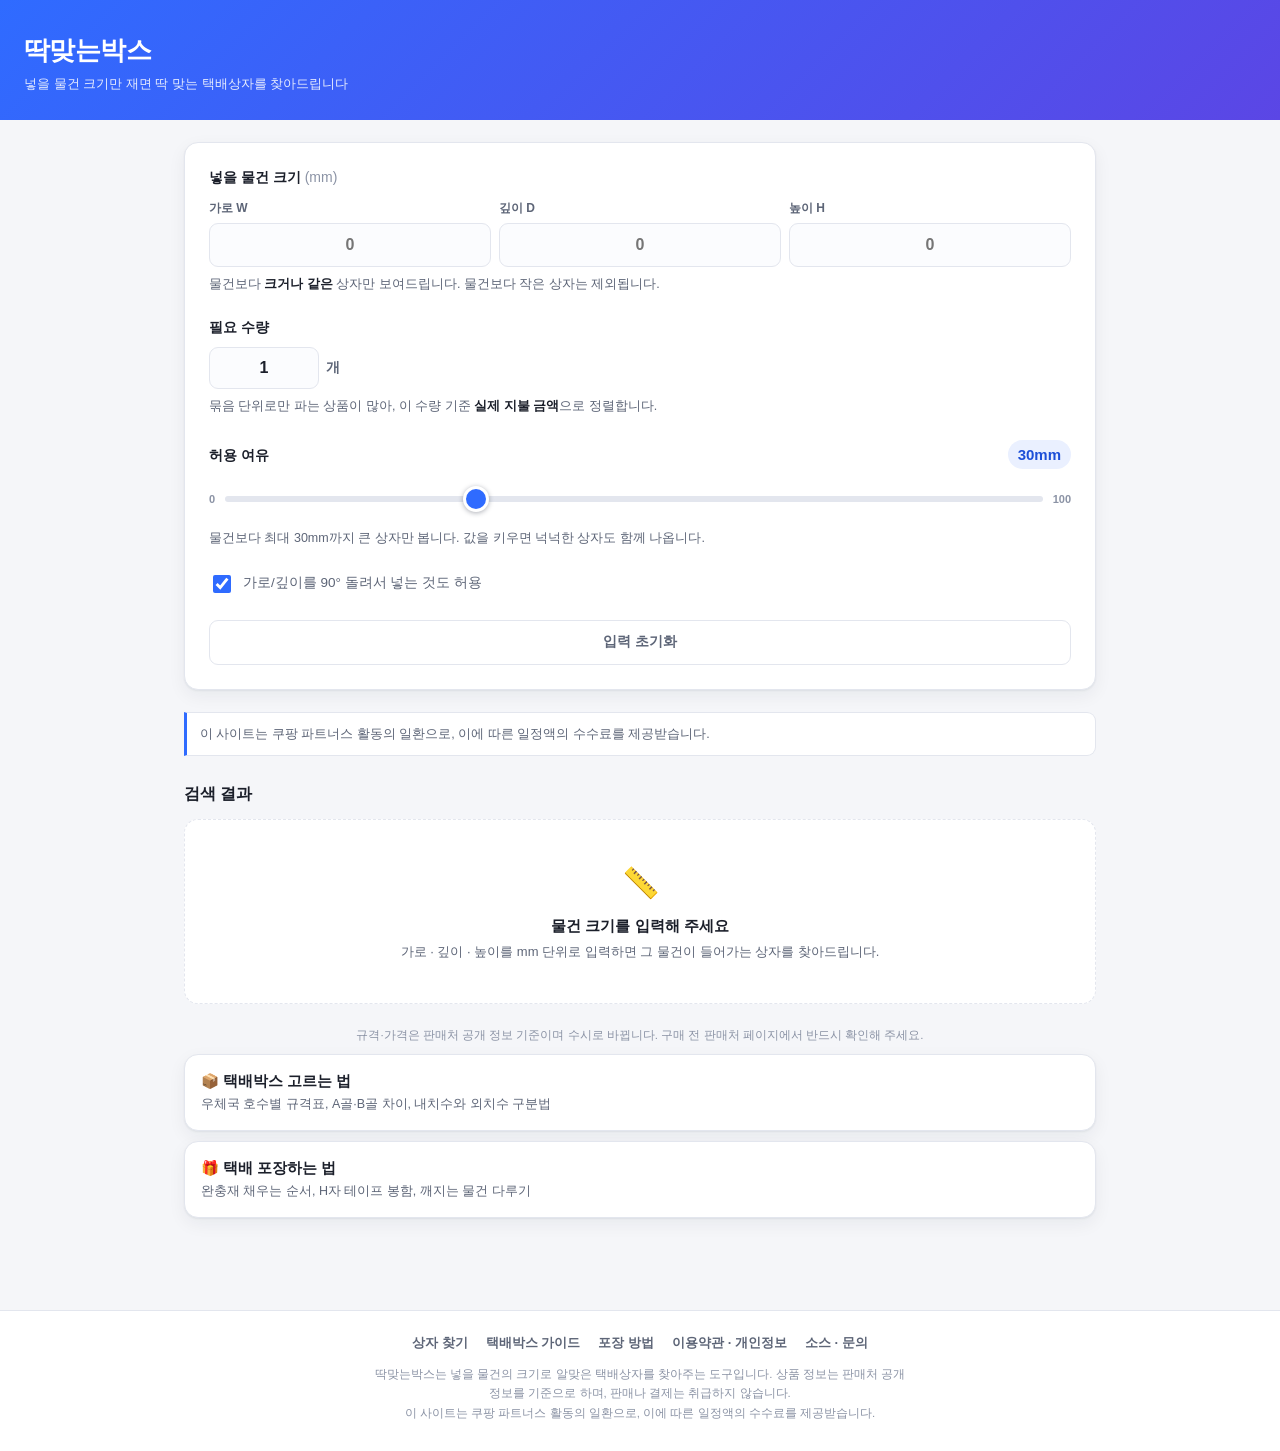
==== commit 0c9d2c80: "쿠팡 파트너스 고지 문구 추가 + partnersUrl 지원 최종 승인 심사가 '대가성 문구'와 '실제 파트너스 링크'가 한 화면에 보이는 스크린샷을 요구한다. 그래서 고지를 푸터" ====
--- a/index.html
+++ b/index.html
@@ -88,6 +88,16 @@
             <button type="button" class="btn-reset" id="reset-btn">입력 초기화</button>
         </form>
 
+        <!--
+            공정위 경제적 이해관계 표시.
+            쿠팡 파트너스 최종 승인 심사에서 '이 문구'와 '실제 파트너스 링크'가
+            한 화면에 함께 보이는 스크린샷을 요구하므로, 푸터가 아니라
+            결과 목록 바로 위에 둔다. 절대 숨기거나 접지 말 것.
+        -->
+        <p class="affiliate-notice">
+            이 사이트는 쿠팡 파트너스 활동의 일환으로, 이에 따른 일정액의 수수료를 제공받습니다.
+        </p>
+
         <!-- 5. 결과 -->
         <section class="results" aria-live="polite">
             <div class="results__head">
@@ -123,8 +133,9 @@
             <a href="https://github.com/dbtjd778/box-finder" target="_blank" rel="noopener noreferrer">소스 · 문의</a>
         </nav>
         <p class="site-footer__desc">
-            딱맞는박스는 넣을 물건의 크기로 알맞은 택배상자를 찾아주는 비영리 도구입니다.
-            상품 정보는 판매처 공개 정보를 기준으로 하며, 판매나 결제는 취급하지 않습니다.
+            딱맞는박스는 넣을 물건의 크기로 알맞은 택배상자를 찾아주는 도구입니다.
+            상품 정보는 판매처 공개 정보를 기준으로 하며, 판매나 결제는 취급하지 않습니다.<br>
+            이 사이트는 쿠팡 파트너스 활동의 일환으로, 이에 따른 일정액의 수수료를 제공받습니다.
         </p>
     </footer>
 
--- a/assets/css/style.css
+++ b/assets/css/style.css
@@ -546,6 +546,20 @@
     line-height: 1.6;
     color: var(--text-mute);
     text-align: center;
+}
+
+/* ---------------- 제휴 고지 (공정위 필수 표시) ---------------- */
+
+.affiliate-notice {
+    margin-top: 22px;
+    padding: 11px 13px;
+    border: 1px solid var(--line);
+    border-left: 3px solid var(--brand);
+    border-radius: 0 var(--radius-sm) var(--radius-sm) 0;
+    background: var(--surface);
+    font-size: 12.5px;
+    line-height: 1.6;
+    color: var(--text-sub);
 }
 
 /* ---------------- 가이드 링크 카드 ---------------- */
